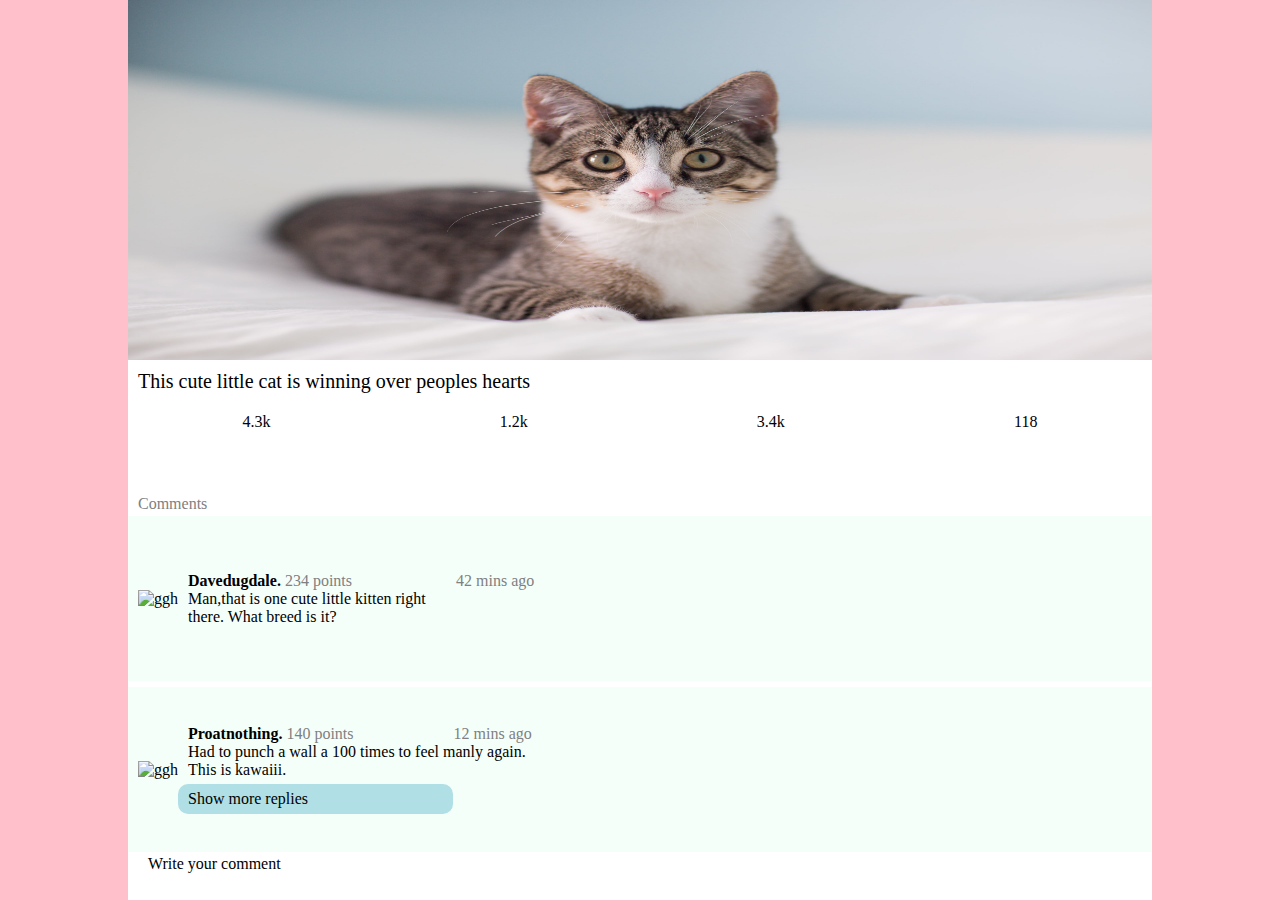
==== 2/index.html @ 3ce60dfe "Add files via upload" ====
<!DOCTYPE html>
<html lang="en">
<head>
    <meta charset="UTF-8">
    <meta http-equiv="X-UA-Compatible" content="IE=edge">
    <meta name="viewport" content="width=device-width, initial-scale=1.0">
    <title>Document</title>
    <link rel="stylesheet" href="style.css">
</head>
<body>

    <div class="a">
        <div class="b">



            <div class="box">
                <a href="../3/index.html"><img id="cat" src="a.jpg" alt="omo" srcset=""></a>
                
            </div>

            <div class="box2">
                <span class="id">This cute little cat is winning over peoples hearts</span>
                <span class="sect">

                    <div class="cut">
                    <i class="fa-solid fa-arrow-up"></i>
                    4.3k                         
                    </div>

                    <div class="cut">
                    <i class="fa-solid fa-arrow-down"></i>
                    1.2k                         
                    </div>

                    <div class="cut">
                    <i class="fa-solid fa-comment-dots"></i>
                    3.4k                         
                    </div>

                    <div class="cut">
                    <i class="fa-solid fa-share-nodes"></i>
                    118                        
                    </div>

                </span>
            </div>

            <div class="box3">
                <a  id="e"> Comments</a>

                <div class="part">

                    <img id="oo" src="" alt="ggh">
                    <span id="text">
                        <a id="a"> <b>Davedugdale.</b> </a> <a id="c">234 points</a> <a id="d">42 mins ago</a> <br>
                        <a id="b">Man,that is one cute little kitten right <br> there. What breed is it? </a>

                    </span>

                </div>

                <div class="part">

                    <img id="oo" src="" alt="ggh">
                    <span id="text">
                        <a id="id"> <b>Proatnothing.</b> </a>  <a id="c">140 points</a><a id="d">12 mins ago</a> <br>
                        <a id="id">Had to punch a wall a 100 times to feel manly again. <br>This is kawaiii.</a> <br>
                        <span id="space"> <span id="dd">Show more replies</span> </span>
                    </span>

                </div>

            </div>

            <div class="box4">

                <span id="left" >
                    <i class="fa-regular fa-face-smile"></i>

                    <a id="f">Write your comment </a>


                </span>

                <span id="right">
                    <i class="fa-solid fa-paper-plane"></i>

                </span>


            </div>



        </div>
    </div>


   <script src="https://kit.fontawesome.com/c2c165d51d.js" crossorigin="anonymous"></script>
</body>
</html>
---- 2/style.css ----
body{
    margin: 0px;
    padding: 0px;
}

.a{
    background-color: pink;
    width: 100%;
    height: 100vh;
    display: flex;
    justify-content: center;

}

.b{
    background-color: black;
    width: 80%;
    height: 100%;
    display: flex;
    flex-direction: column;
}

.box{
    
    width: 100%;
    height: 40%;
    background-color: blue;
}

.box2{
    display: flex;
    width: 100%;
    height: 15%;
    background-color: white;
    flex-direction: column;
}

.sect{
    display: flex;
    flex-direction: row;
    justify-content: space-around;

}

.id{
    margin: 10px;
    font-size: 20px;
}

.cut{
    margin: 10px;
}

.box3{
    width: 100%;
    height: 40%;
    background-color: white;
    display: flex;
    flex-direction: column;
}
#cat{ 
    width: 100%;
    height: 100%;

}

.part{
    width:100%;
    height:48%;
    background-color: mintcream;
    display: flex;
    flex-direction: row;
    margin-top: 3px;
    margin-bottom: 3px;
    align-items: center;
    
}

#space{
    margin-top: 5px;
    display: flex;
    height: 30px;
    background-color: powderblue;
    width: 80%;
    border-radius: 10px;
    align-items: center;
    margin-left: -10px
}

#dd{
    margin-left:10px;
}

 #c,#d{
    color: grey;
}
#d{
    margin-left: 100px;
}

#e{
    margin-left: 10px;
    color: grey;
}

#oo{
    margin: 10px;
    
}

.box4{

    width: 100%;
    height: 5%;
    background-color: white;
    display: flex;
    flex-direction: row;
    justify-content: space-between;


}

#left{
    margin-left: 20px;
}

#right{
    margin-right: 20px;
}
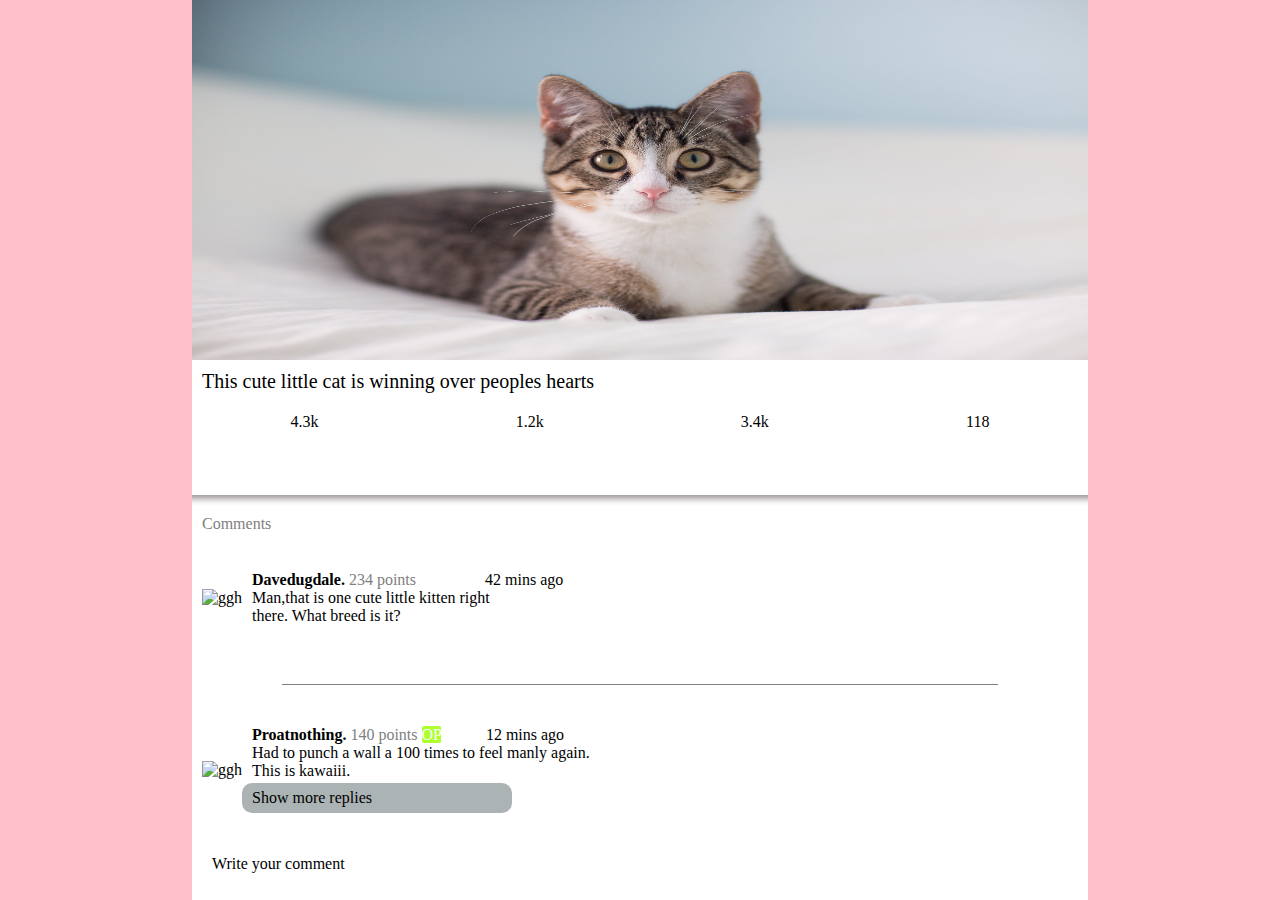
==== commit 0dc6aeca: "Add files via upload" ====
--- a/2/index.html
+++ b/2/index.html
@@ -14,13 +14,13 @@
 
 
 
-            <div class="box">
-                <a href="../3/index.html"><img id="cat" src="a.jpg" alt="omo" srcset=""></a>
-                
+            <div class="image">
+                <a href="../3/index.html">                <img id="cat" src="a.jpg" alt="omo" srcset=""></a>
+
             </div>
 
-            <div class="box2">
-                <span class="id">This cute little cat is winning over peoples hearts</span>
+            <div class="header">
+                <span class="header-title">This cute little cat is winning over peoples hearts</span>
                 <span class="sect">
 
                     <div class="cut">
@@ -46,34 +46,47 @@
                 </span>
             </div>
 
-            <div class="box3">
-                <a  id="e"> Comments</a>
+            <div class="midsection">
+                <a  class="midsec-title"> Comments</a>
 
-                <div class="part">
+                <div class="row">
 
-                    <img id="oo" src="" alt="ggh">
+                    <img class="circle-img" src="" alt="ggh">
                     <span id="text">
-                        <a id="a"> <b>Davedugdale.</b> </a> <a id="c">234 points</a> <a id="d">42 mins ago</a> <br>
-                        <a id="b">Man,that is one cute little kitten right <br> there. What breed is it? </a>
+             
+                        <a class="text-a"> <b>Davedugdale.</b>  <a class="text-num">234 points</a> 
+                        </a>
+                        <a class="text-time-one">42 mins ago</a>                                                   
+                        <br>
+                       <a class="text-b">Man,that is one cute little kitten right <br> there. What breed is it? </a>
 
                     </span>
-
                 </div>
 
-                <div class="part">
+                <div class="line"></div>
 
-                    <img id="oo" src="" alt="ggh">
+                <div class="row">
+
+                    <img class="circle-img" src="" alt="ggh">
                     <span id="text">
-                        <a id="id"> <b>Proatnothing.</b> </a>  <a id="c">140 points</a><a id="d">12 mins ago</a> <br>
-                        <a id="id">Had to punch a wall a 100 times to feel manly again. <br>This is kawaiii.</a> <br>
-                        <span id="space"> <span id="dd">Show more replies</span> </span>
+
+                        <a class="text-a"> <b>Proatnothing.</b> <a class="text-num">140 points</a>
+                        </a> 
+                        <span class="op">OP</span>
+                        <a class="text-time-two">12 mins ago</a>         
+
+                        <br>
+
+                        <a class="text-a">Had to punch a wall a 100 times to feel manly again. <br>This is kawaiii.</a> <br>
+                        <span class="text-comment-sec"> <span class="text-comment">Show more replies</span> </span>
+                        
                     </span>
 
                 </div>
 
             </div>
 
-            <div class="box4">
+            <div class="footer">
 
                 <span id="left" >
                     <i class="fa-regular fa-face-smile"></i>
--- a/2/style.css
+++ b/2/style.css
@@ -14,20 +14,20 @@
 
 .b{
     background-color: black;
-    width: 80%;
+    width: 70%;
     height: 100%;
     display: flex;
     flex-direction: column;
 }
 
-.box{
+.image{
     
     width: 100%;
     height: 40%;
     background-color: blue;
 }
 
-.box2{
+.header{
     display: flex;
     width: 100%;
     height: 15%;
@@ -42,7 +42,7 @@
 
 }
 
-.id{
+.header-title{
     margin: 10px;
     font-size: 20px;
 }
@@ -51,12 +51,15 @@
     margin: 10px;
 }
 
-.box3{
+.midsection{
     width: 100%;
     height: 40%;
     background-color: white;
     display: flex;
     flex-direction: column;
+    box-shadow: 0px 10px 6px -6px #9e9999 inset;
+  
+    
 }
 #cat{ 
     width: 100%;
@@ -64,10 +67,10 @@
 
 }
 
-.part{
+.row{
     width:100%;
     height:48%;
-    background-color: mintcream;
+  
     display: flex;
     flex-direction: row;
     margin-top: 3px;
@@ -76,39 +79,56 @@
     
 }
 
-#space{
-    margin-top: 5px;
+.text-comment-sec{
+    margin-top:3px;
     display: flex;
     height: 30px;
-    background-color: powderblue;
+    background-color: rgb(171, 179, 180);
     width: 80%;
     border-radius: 10px;
     align-items: center;
     margin-left: -10px
 }
 
-#dd{
+.text-comment{
     margin-left:10px;
 }
 
- #c,#d{
-    color: grey;
-}
-#d{
-    margin-left: 100px;
-}
-
-#e{
-    margin-left: 10px;
+ .text-num,.text-time{
     color: grey;
 }
 
-#oo{
+.text-time-one{
+    margin-left: 65px;
+}
+
+.text-time-two{
+    
+   margin-left: 12% ;
+}
+
+.midsec-title{
+    position: relative;
+    top: 20px;
+    margin-left: 10px;
+    color: grey;
+    
+}
+
+.circle-img{
     margin: 10px;
     
 }
 
-.box4{
+.op{
+    width: 55px;
+    height: 55px;
+    border-radius: 10%;
+    background-color: greenyellow;
+    color: white;
+}
+
+.footer{
 
     width: 100%;
     height: 5%;
@@ -126,4 +146,16 @@
 
 #right{
     margin-right: 20px;
-}+}
+
+.line{
+
+    width: 80%;
+    background-color: grey;
+    height: 1px;
+    display: flex;
+    align-self: center;
+ 
+    
+}
+
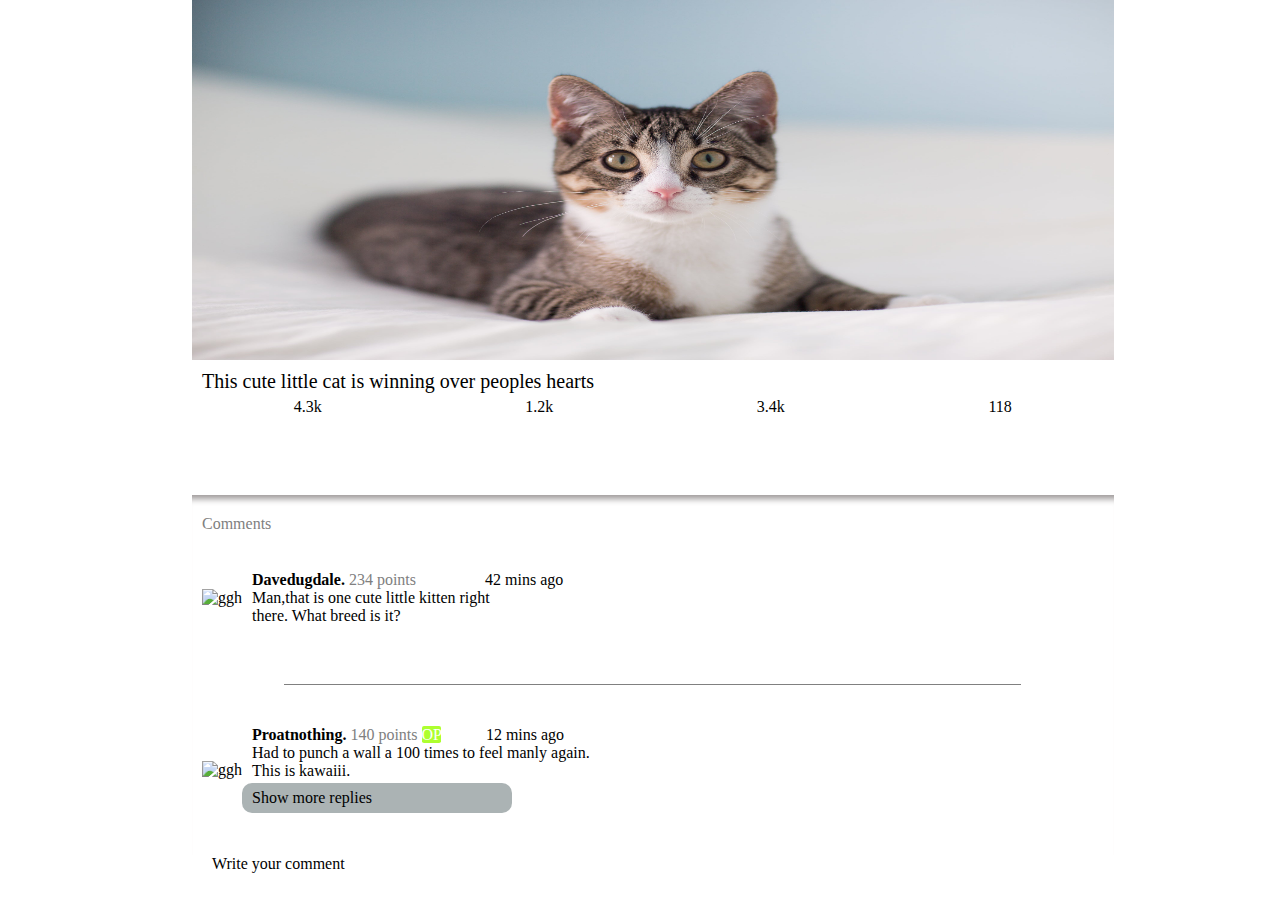
==== commit 12e3314e: "Add files via upload" ====
--- a/2/index.html
+++ b/2/index.html
@@ -9,7 +9,7 @@
 </head>
 <body>
 
-    <div class="a">
+    
         <div class="b">
 
 
--- a/2/style.css
+++ b/2/style.css
@@ -1,23 +1,19 @@
 body{
     margin: 0px;
     padding: 0px;
+   margin-left: 15%;
+    margin-right: 5%;
 }
 
-.a{
-    background-color: pink;
-    width: 100%;
-    height: 100vh;
-    display: flex;
-    justify-content: center;
 
-}
 
 .b{
     background-color: black;
-    width: 70%;
-    height: 100%;
+    width: 90%;
+    height: 100vh;
     display: flex;
     flex-direction: column;
+
 }
 
 .image{
@@ -39,6 +35,7 @@
     display: flex;
     flex-direction: row;
     justify-content: space-around;
+    margin-top: -15px;
 
 }
 
